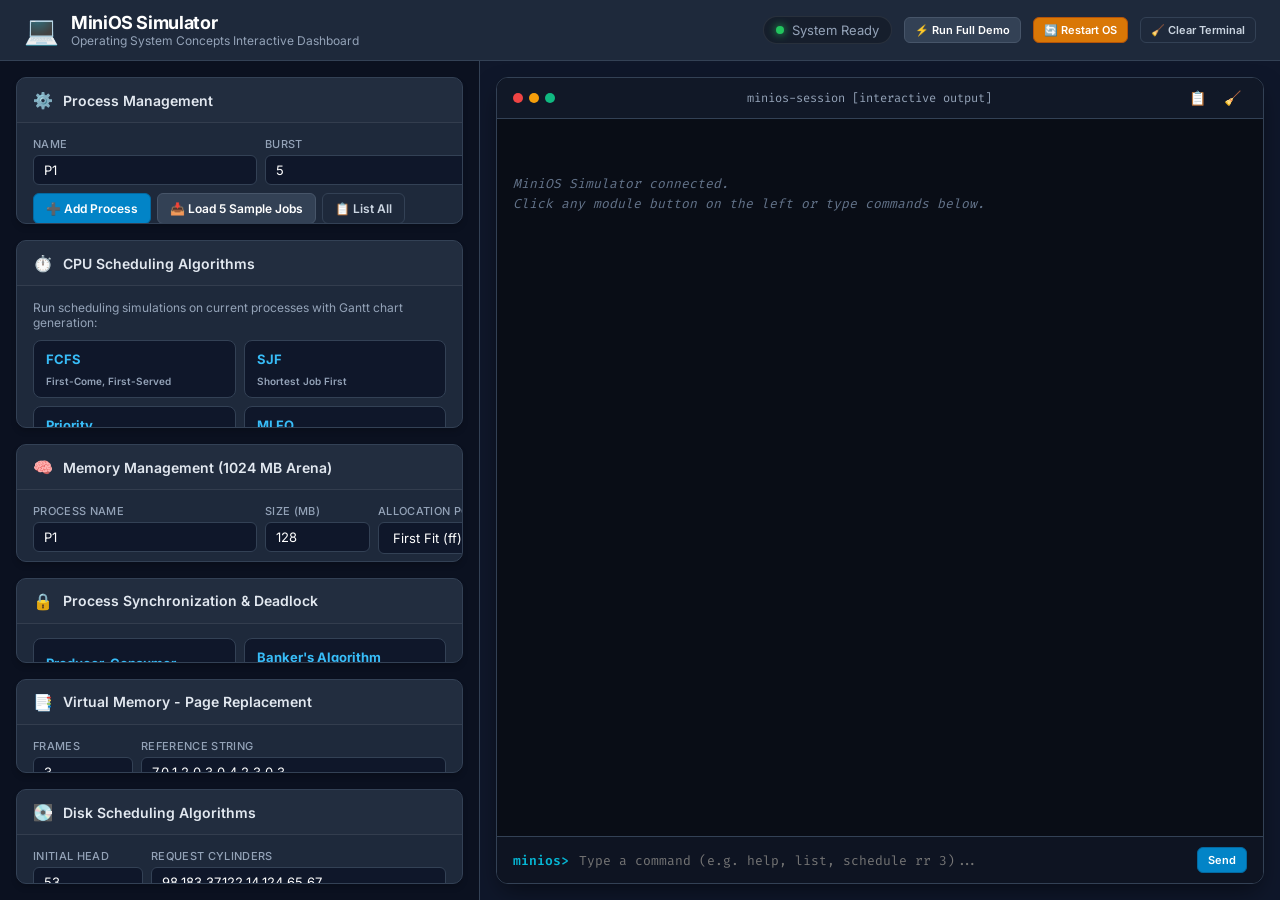
==== index.html @ fa394bef "Add interactive Web UI dashboard in ui/ folder" ====
<!DOCTYPE html>
<html lang="en">
<head>
  <meta charset="UTF-8">
  <meta name="viewport" content="width=device-width, initial-scale=1.0">
  <title>MiniOS Simulator Dashboard</title>
  <link rel="stylesheet" href="style.css">
  <link rel="preconnect" href="https://fonts.googleapis.com">
  <link rel="preconnect" href="https://fonts.gstatic.com" crossorigin>
  <link href="https://fonts.googleapis.com/css2?family=Fira+Code:wght@400;500;600&family=Inter:wght@400;500;600;700&display=swap" rel="stylesheet">
</head>
<body>
  <!-- Header Navbar -->
  <header class="navbar">
    <div class="nav-left">
      <div class="logo-icon">💻</div>
      <div>
        <h1 class="nav-title">MiniOS Simulator</h1>
        <p class="nav-subtitle">Operating System Concepts Interactive Dashboard</p>
      </div>
    </div>
    <div class="nav-right">
      <div class="status-indicator" id="statusIndicator">
        <span class="status-dot"></span>
        <span id="statusText">System Ready</span>
      </div>
      <button class="btn btn-secondary btn-sm" onclick="runQuickDemo()">⚡ Run Full Demo</button>
      <button class="btn btn-warning btn-sm" onclick="resetSession()">🔄 Restart OS</button>
      <button class="btn btn-outline btn-sm" onclick="clearTerminal()">🧹 Clear Terminal</button>
    </div>
  </header>

  <!-- Main Grid Layout -->
  <main class="main-container">
    <!-- Left Column: Controls & Modules -->
    <section class="controls-panel">
      
      <!-- Module 1: Process Management -->
      <div class="card">
        <div class="card-header">
          <span class="card-icon">⚙️</span>
          <h2>Process Management</h2>
        </div>
        <div class="card-body">
          <div class="form-row">
            <div class="form-group flex-1">
              <label>Name</label>
              <input type="text" id="procName" value="P1" placeholder="e.g. P1">
            </div>
            <div class="form-group flex-1">
              <label>Burst</label>
              <input type="number" id="procBurst" value="5" min="1" placeholder="CPU burst">
            </div>
            <div class="form-group flex-1">
              <label>Priority</label>
              <input type="number" id="procPriority" value="2" min="1" placeholder="Priority">
            </div>
            <div class="form-group flex-1">
              <label>Arrival</label>
              <input type="number" id="procArrival" value="0" min="0" placeholder="Arrival">
            </div>
          </div>
          <div class="btn-group mt-2">
            <button class="btn btn-primary" onclick="createProcess()">➕ Add Process</button>
            <button class="btn btn-secondary" onclick="loadSampleProcesses()">📥 Load 5 Sample Jobs</button>
            <button class="btn btn-outline" onclick="runCommand('list')">📋 List All</button>
            <button class="btn btn-danger-outline" onclick="runCommand('clear_all')">🗑️ Clear All</button>
          </div>

          <div class="divider"></div>

          <div class="form-inline">
            <label>Terminate Process by PID:</label>
            <input type="number" id="killPid" value="0" min="0" style="width: 80px;">
            <button class="btn btn-danger btn-sm" onclick="killProcess()">Kill</button>
          </div>
        </div>
      </div>

      <!-- Module 2: CPU Scheduling -->
      <div class="card">
        <div class="card-header">
          <span class="card-icon">⏱️</span>
          <h2>CPU Scheduling Algorithms</h2>
        </div>
        <div class="card-body">
          <p class="section-desc">Run scheduling simulations on current processes with Gantt chart generation:</p>
          <div class="grid-buttons">
            <button class="btn btn-module" onclick="runCommand('schedule fcfs')">
              <strong>FCFS</strong>
              <small>First-Come, First-Served</small>
            </button>
            <button class="btn btn-module" onclick="runCommand('schedule sjf')">
              <strong>SJF</strong>
              <small>Shortest Job First</small>
            </button>
            <button class="btn btn-module" onclick="runCommand('schedule priority')">
              <strong>Priority</strong>
              <small>Non-preemptive priority</small>
            </button>
            <button class="btn btn-module" onclick="runCommand('schedule mlfq')">
              <strong>MLFQ</strong>
              <small>3-Level Feedback Queue</small>
            </button>
          </div>

          <div class="form-inline mt-3">
            <label>Round Robin (Quantum):</label>
            <input type="number" id="rrQuantum" value="2" min="1" style="width: 70px;">
            <button class="btn btn-secondary btn-sm" onclick="runRR()">Run RR</button>
          </div>

          <div class="mt-3">
            <button class="btn btn-success w-100" onclick="runCommand('schedule compare')">
              📊 Compare All Algorithms Side-by-Side
            </button>
          </div>
        </div>
      </div>

      <!-- Module 3: Memory Management -->
      <div class="card">
        <div class="card-header">
          <span class="card-icon">🧠</span>
          <h2>Memory Management (1024 MB Arena)</h2>
        </div>
        <div class="card-body">
          <div class="form-row">
            <div class="form-group flex-1">
              <label>Process Name</label>
              <input type="text" id="memProcName" value="P1">
            </div>
            <div class="form-group flex-1">
              <label>Size (MB)</label>
              <input type="number" id="memSize" value="128" min="1" max="1024">
            </div>
            <div class="form-group flex-1">
              <label>Allocation Policy</label>
              <select id="memPolicy">
                <option value="ff">First Fit (ff)</option>
                <option value="bf">Best Fit (bf)</option>
                <option value="wf">Worst Fit (wf)</option>
              </select>
            </div>
          </div>
          <div class="btn-group mt-2">
            <button class="btn btn-primary" onclick="allocMemory()">📥 Allocate Memory</button>
            <button class="btn btn-outline" onclick="freeMemory()">📤 Free Memory</button>
            <button class="btn btn-secondary" onclick="runCommand('mem_status')">🗺️ Show Memory Map</button>
            <button class="btn btn-danger-outline" onclick="runCommand('mem_reset')">Reset</button>
          </div>
        </div>
      </div>

      <!-- Module 4: Synchronization & Deadlocks -->
      <div class="card">
        <div class="card-header">
          <span class="card-icon">🔒</span>
          <h2>Process Synchronization & Deadlock</h2>
        </div>
        <div class="card-body">
          <div class="grid-buttons-2">
            <button class="btn btn-module" onclick="runCommand('producer_consumer')">
              <strong>Producer-Consumer</strong>
              <small>Bounded-buffer using semaphores</small>
            </button>
            <button class="btn btn-module" onclick="runBankers()">
              <strong>Banker's Algorithm</strong>
              <small>Deadlock avoidance & safe sequence</small>
            </button>
          </div>
        </div>
      </div>

      <!-- Module 5: Virtual Memory Page Replacement -->
      <div class="card">
        <div class="card-header">
          <span class="card-icon">📑</span>
          <h2>Virtual Memory - Page Replacement</h2>
        </div>
        <div class="card-body">
          <div class="form-row">
            <div class="form-group" style="width: 100px;">
              <label>Frames</label>
              <input type="number" id="pageFrames" value="3" min="1" max="10">
            </div>
            <div class="form-group flex-1">
              <label>Reference String</label>
              <input type="text" id="pageRef" value="7,0,1,2,0,3,0,4,2,3,0,3">
            </div>
          </div>
          <div class="btn-group mt-2">
            <button class="btn btn-outline" onclick="runPage('fifo')">FIFO</button>
            <button class="btn btn-outline" onclick="runPage('lru')">LRU</button>
            <button class="btn btn-outline" onclick="runPage('optimal')">Optimal</button>
            <button class="btn btn-success" onclick="runPage('compare')">⚡ Compare All 3</button>
          </div>
        </div>
      </div>

      <!-- Module 6: Disk Scheduling -->
      <div class="card">
        <div class="card-header">
          <span class="card-icon">💽</span>
          <h2>Disk Scheduling Algorithms</h2>
        </div>
        <div class="card-body">
          <div class="form-row">
            <div class="form-group" style="width: 110px;">
              <label>Initial Head</label>
              <input type="number" id="diskHead" value="53" min="0" max="199">
            </div>
            <div class="form-group flex-1">
              <label>Request Cylinders</label>
              <input type="text" id="diskRequests" value="98,183,37,122,14,124,65,67">
            </div>
          </div>
          <div class="btn-group mt-2">
            <button class="btn btn-outline" onclick="runDisk('fcfs')">FCFS</button>
            <button class="btn btn-outline" onclick="runDisk('sstf')">SSTF</button>
            <button class="btn btn-outline" onclick="runDisk('scan')">SCAN</button>
            <button class="btn btn-outline" onclick="runDisk('cscan')">C-SCAN</button>
            <button class="btn btn-success" onclick="runDisk('compare')">⚡ Compare All</button>
          </div>
        </div>
      </div>

    </section>

    <!-- Right Column: Interactive Console & Output -->
    <section class="terminal-panel">
      <div class="terminal-card">
        <div class="terminal-header">
          <div class="window-dots">
            <span class="dot red"></span>
            <span class="dot yellow"></span>
            <span class="dot green"></span>
          </div>
          <div class="terminal-title">minios-session [interactive output]</div>
          <div class="terminal-actions">
            <button class="btn-icon" onclick="copyTerminalText()" title="Copy output">📋</button>
            <button class="btn-icon" onclick="clearTerminal()" title="Clear terminal">🧹</button>
          </div>
        </div>
        
        <!-- Live Output Screen -->
        <div class="terminal-body" id="terminalOutput">
          <div class="welcome-text">MiniOS Simulator connected.<br>Click any module button on the left or type commands below.</div>
        </div>

        <!-- Command Input Line -->
        <div class="terminal-input-bar">
          <span class="prompt-symbol">minios&gt;</span>
          <input type="text" id="cliInput" placeholder="Type a command (e.g. help, list, schedule rr 3)..." autocomplete="off">
          <button class="btn btn-primary btn-sm" id="sendBtn" onclick="handleCliSend()">Send</button>
        </div>
      </div>
    </section>
  </main>

  <script src="app.js"></script>
</body>
</html>
---- style.css ----
/* MiniOS Web UI Stylesheet */

:root {
  --bg-primary: #0f172a;
  --bg-secondary: #1e293b;
  --bg-tertiary: #334155;
  --bg-terminal: #090d16;
  --text-main: #f8fafc;
  --text-muted: #94a3b8;
  --accent-blue: #38bdf8;
  --accent-cyan: #06b6d4;
  --accent-green: #22c55e;
  --accent-yellow: #eab308;
  --accent-red: #ef4444;
  --accent-purple: #a855f7;
  --border-color: #334155;
  --border-light: rgba(255, 255, 255, 0.08);
  --font-sans: 'Inter', -apple-system, BlinkMacSystemFont, 'Segoe UI', Roboto, sans-serif;
  --font-mono: 'Fira Code', 'SF Mono', Menlo, Consolas, Monaco, monospace;
}

* {
  box-sizing: border-box;
  margin: 0;
  padding: 0;
}

body {
  background-color: var(--bg-primary);
  color: var(--text-main);
  font-family: var(--font-sans);
  height: 100vh;
  display: flex;
  flex-direction: column;
  overflow: hidden;
}

/* Navbar */
.navbar {
  display: flex;
  align-items: center;
  justify-content: space-between;
  padding: 12px 24px;
  background-color: var(--bg-secondary);
  border-bottom: 1px solid var(--border-color);
  flex-shrink: 0;
}

.nav-left {
  display: flex;
  align-items: center;
  gap: 12px;
}

.logo-icon {
  font-size: 28px;
}

.nav-title {
  font-size: 18px;
  font-weight: 700;
  letter-spacing: -0.02em;
  color: #fff;
}

.nav-subtitle {
  font-size: 12px;
  color: var(--text-muted);
}

.nav-right {
  display: flex;
  align-items: center;
  gap: 12px;
}

.status-indicator {
  display: flex;
  align-items: center;
  gap: 8px;
  font-size: 13px;
  color: var(--text-muted);
  background: rgba(0, 0, 0, 0.25);
  padding: 5px 12px;
  border-radius: 999px;
  border: 1px solid var(--border-light);
}

.status-dot {
  width: 8px;
  height: 8px;
  border-radius: 50%;
  background-color: var(--accent-green);
  box-shadow: 0 0 8px var(--accent-green);
}

/* Main Layout */
.main-container {
  display: grid;
  grid-template-columns: 480px 1fr;
  flex: 1;
  overflow: hidden;
  height: calc(100vh - 65px);
}

/* Controls Panel (Left) */
.controls-panel {
  overflow-y: auto;
  padding: 16px;
  display: flex;
  flex-direction: column;
  gap: 16px;
  border-right: 1px solid var(--border-color);
  background: #0b1120;
}

.controls-panel::-webkit-scrollbar {
  width: 6px;
}
.controls-panel::-webkit-scrollbar-thumb {
  background: var(--bg-tertiary);
  border-radius: 4px;
}

/* Cards */
.card {
  background-color: var(--bg-secondary);
  border: 1px solid var(--border-color);
  border-radius: 10px;
  box-shadow: 0 4px 6px -1px rgba(0, 0, 0, 0.2);
  overflow: hidden;
}

.card-header {
  display: flex;
  align-items: center;
  gap: 10px;
  padding: 12px 16px;
  background-color: rgba(255, 255, 255, 0.02);
  border-bottom: 1px solid var(--border-light);
}

.card-icon {
  font-size: 16px;
}

.card-header h2 {
  font-size: 14px;
  font-weight: 600;
  color: #e2e8f0;
}

.card-body {
  padding: 14px 16px;
}

.section-desc {
  font-size: 12px;
  color: var(--text-muted);
  margin-bottom: 10px;
}

/* Form Styles */
.form-row {
  display: flex;
  gap: 8px;
  margin-bottom: 8px;
}

.form-group {
  display: flex;
  flex-direction: column;
  gap: 4px;
}

.flex-1 {
  flex: 1;
}

.form-group label {
  font-size: 11px;
  font-weight: 500;
  color: var(--text-muted);
  text-transform: uppercase;
  letter-spacing: 0.03em;
}

.form-group input,
.form-group select {
  background-color: #0f172a;
  border: 1px solid var(--border-color);
  color: #fff;
  padding: 6px 10px;
  border-radius: 6px;
  font-size: 13px;
  outline: none;
  font-family: var(--font-sans);
  transition: border-color 0.15s ease;
}

.form-group input:focus,
.form-group select:focus {
  border-color: var(--accent-blue);
}

.form-inline {
  display: flex;
  align-items: center;
  gap: 8px;
  font-size: 13px;
  color: var(--text-muted);
}

.form-inline input {
  background-color: #0f172a;
  border: 1px solid var(--border-color);
  color: #fff;
  padding: 6px 10px;
  border-radius: 6px;
  font-size: 13px;
}

.divider {
  height: 1px;
  background-color: var(--border-light);
  margin: 12px 0;
}

/* Buttons */
.btn {
  display: inline-flex;
  align-items: center;
  justify-content: center;
  gap: 6px;
  padding: 7px 12px;
  font-size: 12px;
  font-weight: 600;
  border-radius: 6px;
  border: 1px solid transparent;
  cursor: pointer;
  transition: all 0.15s ease;
  font-family: var(--font-sans);
  color: #fff;
}

.btn:active {
  transform: scale(0.98);
}

.btn-sm {
  padding: 5px 10px;
  font-size: 11px;
}

.btn-primary {
  background-color: #0284c7;
  border-color: #0369a1;
}
.btn-primary:hover {
  background-color: #0369a1;
}

.btn-secondary {
  background-color: var(--bg-tertiary);
  border-color: #475569;
}
.btn-secondary:hover {
  background-color: #475569;
}

.btn-outline {
  background: transparent;
  border-color: var(--border-color);
  color: #cbd5e1;
}
.btn-outline:hover {
  background: rgba(255, 255, 255, 0.05);
  border-color: #64748b;
}

.btn-success {
  background-color: #15803d;
  border-color: #166534;
}
.btn-success:hover {
  background-color: #166534;
}

.btn-warning {
  background-color: #d97706;
  border-color: #b45309;
}
.btn-warning:hover {
  background-color: #b45309;
}

.btn-danger {
  background-color: #dc2626;
  border-color: #b91c1c;
}
.btn-danger:hover {
  background-color: #b91c1c;
}

.btn-danger-outline {
  background: transparent;
  border-color: #7f1d1d;
  color: #fca5a5;
}
.btn-danger-outline:hover {
  background: rgba(239, 68, 68, 0.1);
  border-color: #ef4444;
}

.btn-group {
  display: flex;
  flex-wrap: wrap;
  gap: 6px;
}

.w-100 {
  width: 100%;
}

.mt-2 { margin-top: 8px; }
.mt-3 { margin-top: 12px; }

/* Module Grid Buttons */
.grid-buttons {
  display: grid;
  grid-template-columns: repeat(2, 1fr);
  gap: 8px;
}

.grid-buttons-2 {
  display: grid;
  grid-template-columns: repeat(2, 1fr);
  gap: 8px;
}

.btn-module {
  display: flex;
  flex-direction: column;
  align-items: flex-start;
  padding: 10px 12px;
  background-color: #0f172a;
  border: 1px solid var(--border-color);
  border-radius: 8px;
  color: #f1f5f9;
  cursor: pointer;
  text-align: left;
  transition: all 0.15s ease;
}

.btn-module:hover {
  background-color: #1e293b;
  border-color: var(--accent-blue);
}

.btn-module strong {
  font-size: 13px;
  color: #38bdf8;
}

.btn-module small {
  font-size: 10px;
  color: var(--text-muted);
  margin-top: 2px;
}

/* Terminal Panel (Right) */
.terminal-panel {
  padding: 16px;
  display: flex;
  flex-direction: column;
  height: 100%;
  overflow: hidden;
}

.terminal-card {
  display: flex;
  flex-direction: column;
  height: 100%;
  background-color: var(--bg-terminal);
  border: 1px solid var(--border-color);
  border-radius: 12px;
  box-shadow: 0 10px 25px -5px rgba(0, 0, 0, 0.5);
  overflow: hidden;
}

.terminal-header {
  display: flex;
  align-items: center;
  justify-content: space-between;
  padding: 10px 16px;
  background-color: #111827;
  border-bottom: 1px solid var(--border-color);
}

.window-dots {
  display: flex;
  gap: 6px;
}

.dot {
  width: 10px;
  height: 10px;
  border-radius: 50%;
}
.dot.red { background-color: #ef4444; }
.dot.yellow { background-color: #f59e0b; }
.dot.green { background-color: #10b981; }

.terminal-title {
  font-family: var(--font-mono);
  font-size: 12px;
  color: var(--text-muted);
}

.terminal-actions {
  display: flex;
  gap: 6px;
}

.btn-icon {
  background: transparent;
  border: none;
  font-size: 14px;
  cursor: pointer;
  padding: 2px 6px;
  border-radius: 4px;
  transition: background 0.15s ease;
}
.btn-icon:hover {
  background: rgba(255, 255, 255, 0.1);
}

/* Terminal Body */
.terminal-body {
  flex: 1;
  padding: 16px;
  overflow-y: auto;
  font-family: var(--font-mono);
  font-size: 13px;
  line-height: 1.5;
  color: #e2e8f0;
  white-space: pre-wrap;
  word-break: break-word;
  background-color: var(--bg-terminal);
}

.terminal-body::-webkit-scrollbar {
  width: 8px;
}
.terminal-body::-webkit-scrollbar-thumb {
  background: #1f293d;
  border-radius: 4px;
}

.welcome-text {
  color: #64748b;
  font-style: italic;
  margin-bottom: 12px;
}

/* ANSI Colors in Terminal */
.ansi-red { color: #f87171; font-weight: 600; }
.ansi-green { color: #4ade80; font-weight: 600; }
.ansi-yellow { color: #facc15; font-weight: 600; }
.ansi-blue { color: #60a5fa; font-weight: 600; }
.ansi-magenta { color: #c084fc; font-weight: 600; }
.ansi-cyan { color: #22d3ee; font-weight: 600; }
.ansi-white { color: #ffffff; }

/* Terminal Input Line */
.terminal-input-bar {
  display: flex;
  align-items: center;
  gap: 10px;
  padding: 10px 16px;
  background-color: #0e1422;
  border-top: 1px solid var(--border-color);
}

.prompt-symbol {
  font-family: var(--font-mono);
  font-size: 13px;
  font-weight: 600;
  color: var(--accent-cyan);
}

.terminal-input-bar input {
  flex: 1;
  background: transparent;
  border: none;
  color: #fff;
  font-family: var(--font-mono);
  font-size: 13px;
  outline: none;
}
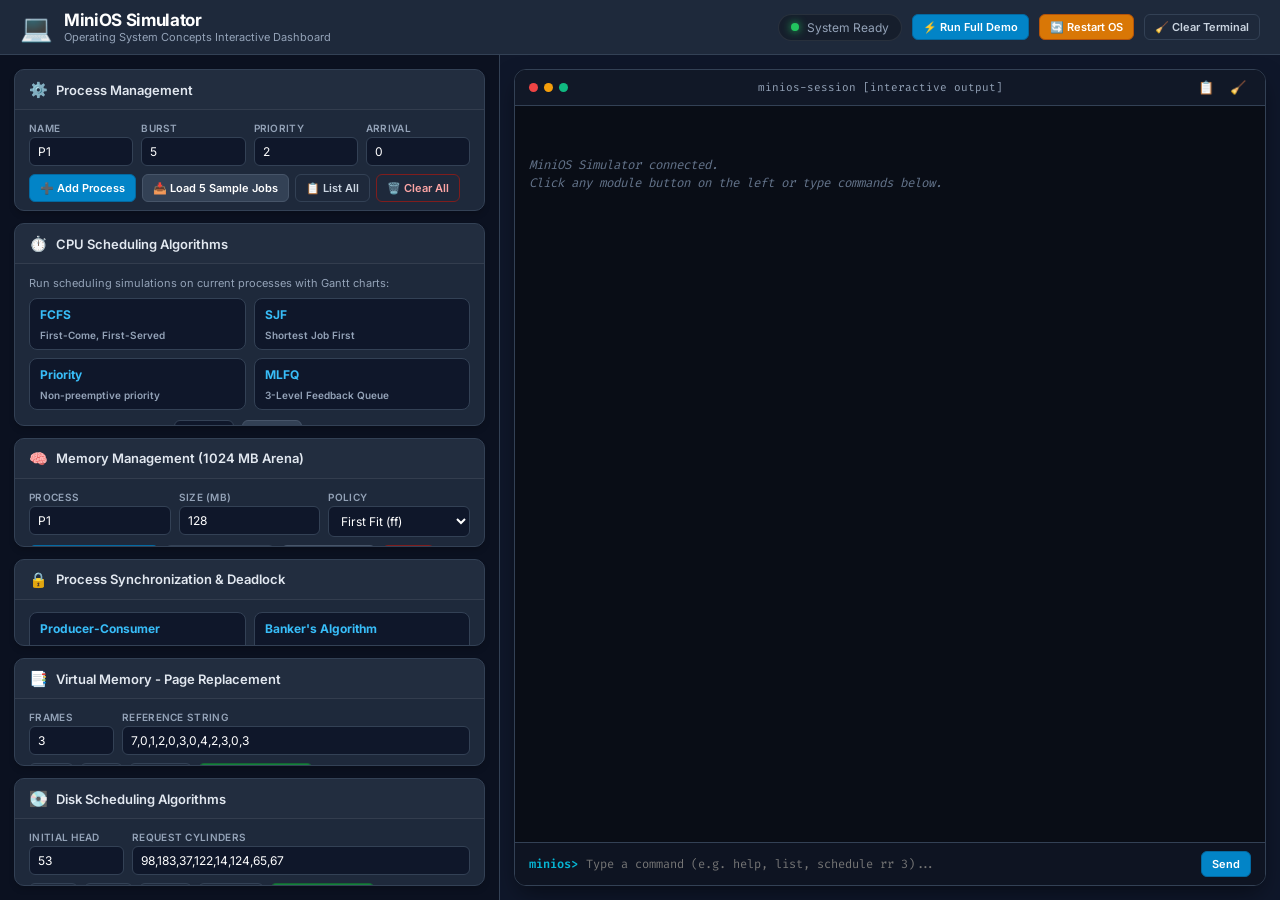
==== commit f2c9fb28: "Fix full demo to execute step-by-step with live updates and prompt sync" ====
--- a/index.html
+++ b/index.html
@@ -24,7 +24,7 @@
         <span class="status-dot"></span>
         <span id="statusText">System Ready</span>
       </div>
-      <button class="btn btn-secondary btn-sm" onclick="runQuickDemo()">⚡ Run Full Demo</button>
+      <button class="btn btn-primary btn-sm" id="fullDemoBtn" onclick="toggleFullDemo()">⚡ Run Full Demo</button>
       <button class="btn btn-warning btn-sm" onclick="resetSession()">🔄 Restart OS</button>
       <button class="btn btn-outline btn-sm" onclick="clearTerminal()">🧹 Clear Terminal</button>
     </div>
@@ -42,22 +42,22 @@
           <h2>Process Management</h2>
         </div>
         <div class="card-body">
-          <div class="form-row">
-            <div class="form-group flex-1">
+          <div class="form-row-grid">
+            <div class="form-group">
               <label>Name</label>
               <input type="text" id="procName" value="P1" placeholder="e.g. P1">
             </div>
-            <div class="form-group flex-1">
+            <div class="form-group">
               <label>Burst</label>
-              <input type="number" id="procBurst" value="5" min="1" placeholder="CPU burst">
-            </div>
-            <div class="form-group flex-1">
+              <input type="number" id="procBurst" value="5" min="1" placeholder="Burst">
+            </div>
+            <div class="form-group">
               <label>Priority</label>
-              <input type="number" id="procPriority" value="2" min="1" placeholder="Priority">
-            </div>
-            <div class="form-group flex-1">
+              <input type="number" id="procPriority" value="2" min="1" placeholder="Prio">
+            </div>
+            <div class="form-group">
               <label>Arrival</label>
-              <input type="number" id="procArrival" value="0" min="0" placeholder="Arrival">
+              <input type="number" id="procArrival" value="0" min="0" placeholder="Arr">
             </div>
           </div>
           <div class="btn-group mt-2">
@@ -70,8 +70,8 @@
           <div class="divider"></div>
 
           <div class="form-inline">
-            <label>Terminate Process by PID:</label>
-            <input type="number" id="killPid" value="0" min="0" style="width: 80px;">
+            <label>Terminate by PID:</label>
+            <input type="number" id="killPid" value="0" min="0" style="width: 70px;">
             <button class="btn btn-danger btn-sm" onclick="killProcess()">Kill</button>
           </div>
         </div>
@@ -84,7 +84,7 @@
           <h2>CPU Scheduling Algorithms</h2>
         </div>
         <div class="card-body">
-          <p class="section-desc">Run scheduling simulations on current processes with Gantt chart generation:</p>
+          <p class="section-desc">Run scheduling simulations on current processes with Gantt charts:</p>
           <div class="grid-buttons">
             <button class="btn btn-module" onclick="runCommand('schedule fcfs')">
               <strong>FCFS</strong>
@@ -106,7 +106,7 @@
 
           <div class="form-inline mt-3">
             <label>Round Robin (Quantum):</label>
-            <input type="number" id="rrQuantum" value="2" min="1" style="width: 70px;">
+            <input type="number" id="rrQuantum" value="2" min="1" style="width: 60px;">
             <button class="btn btn-secondary btn-sm" onclick="runRR()">Run RR</button>
           </div>
 
@@ -125,17 +125,17 @@
           <h2>Memory Management (1024 MB Arena)</h2>
         </div>
         <div class="card-body">
-          <div class="form-row">
-            <div class="form-group flex-1">
-              <label>Process Name</label>
+          <div class="form-row-grid-3">
+            <div class="form-group">
+              <label>Process</label>
               <input type="text" id="memProcName" value="P1">
             </div>
-            <div class="form-group flex-1">
+            <div class="form-group">
               <label>Size (MB)</label>
               <input type="number" id="memSize" value="128" min="1" max="1024">
             </div>
-            <div class="form-group flex-1">
-              <label>Allocation Policy</label>
+            <div class="form-group">
+              <label>Policy</label>
               <select id="memPolicy">
                 <option value="ff">First Fit (ff)</option>
                 <option value="bf">Best Fit (bf)</option>
@@ -146,7 +146,7 @@
           <div class="btn-group mt-2">
             <button class="btn btn-primary" onclick="allocMemory()">📥 Allocate Memory</button>
             <button class="btn btn-outline" onclick="freeMemory()">📤 Free Memory</button>
-            <button class="btn btn-secondary" onclick="runCommand('mem_status')">🗺️ Show Memory Map</button>
+            <button class="btn btn-secondary" onclick="runCommand('mem_status')">🗺️ Show Map</button>
             <button class="btn btn-danger-outline" onclick="runCommand('mem_reset')">Reset</button>
           </div>
         </div>
@@ -162,11 +162,11 @@
           <div class="grid-buttons-2">
             <button class="btn btn-module" onclick="runCommand('producer_consumer')">
               <strong>Producer-Consumer</strong>
-              <small>Bounded-buffer using semaphores</small>
+              <small>Bounded-buffer semaphores</small>
             </button>
             <button class="btn btn-module" onclick="runBankers()">
               <strong>Banker's Algorithm</strong>
-              <small>Deadlock avoidance & safe sequence</small>
+              <small>Deadlock safety & sequence</small>
             </button>
           </div>
         </div>
@@ -180,7 +180,7 @@
         </div>
         <div class="card-body">
           <div class="form-row">
-            <div class="form-group" style="width: 100px;">
+            <div class="form-group" style="width: 85px;">
               <label>Frames</label>
               <input type="number" id="pageFrames" value="3" min="1" max="10">
             </div>
@@ -206,7 +206,7 @@
         </div>
         <div class="card-body">
           <div class="form-row">
-            <div class="form-group" style="width: 110px;">
+            <div class="form-group" style="width: 95px;">
               <label>Initial Head</label>
               <input type="number" id="diskHead" value="53" min="0" max="199">
             </div>
@@ -236,7 +236,7 @@
             <span class="dot yellow"></span>
             <span class="dot green"></span>
           </div>
-          <div class="terminal-title">minios-session [interactive output]</div>
+          <div class="terminal-title" id="terminalTitle">minios-session [interactive output]</div>
           <div class="terminal-actions">
             <button class="btn-icon" onclick="copyTerminalText()" title="Copy output">📋</button>
             <button class="btn-icon" onclick="clearTerminal()" title="Clear terminal">🧹</button>
--- a/style.css
+++ b/style.css
@@ -40,7 +40,7 @@
   display: flex;
   align-items: center;
   justify-content: space-between;
-  padding: 12px 24px;
+  padding: 10px 20px;
   background-color: var(--bg-secondary);
   border-bottom: 1px solid var(--border-color);
   flex-shrink: 0;
@@ -53,32 +53,32 @@
 }
 
 .logo-icon {
-  font-size: 28px;
+  font-size: 26px;
 }
 
 .nav-title {
-  font-size: 18px;
+  font-size: 17px;
   font-weight: 700;
   letter-spacing: -0.02em;
   color: #fff;
 }
 
 .nav-subtitle {
-  font-size: 12px;
+  font-size: 11px;
   color: var(--text-muted);
 }
 
 .nav-right {
   display: flex;
   align-items: center;
-  gap: 12px;
+  gap: 10px;
 }
 
 .status-indicator {
   display: flex;
   align-items: center;
   gap: 8px;
-  font-size: 13px;
+  font-size: 12px;
   color: var(--text-muted);
   background: rgba(0, 0, 0, 0.25);
   padding: 5px 12px;
@@ -97,19 +97,19 @@
 /* Main Layout */
 .main-container {
   display: grid;
-  grid-template-columns: 480px 1fr;
+  grid-template-columns: 500px 1fr;
   flex: 1;
   overflow: hidden;
-  height: calc(100vh - 65px);
+  height: calc(100vh - 58px);
 }
 
 /* Controls Panel (Left) */
 .controls-panel {
   overflow-y: auto;
-  padding: 16px;
+  padding: 14px;
   display: flex;
   flex-direction: column;
-  gap: 16px;
+  gap: 12px;
   border-right: 1px solid var(--border-color);
   background: #0b1120;
 }
@@ -134,30 +134,30 @@
 .card-header {
   display: flex;
   align-items: center;
-  gap: 10px;
-  padding: 12px 16px;
+  gap: 8px;
+  padding: 10px 14px;
   background-color: rgba(255, 255, 255, 0.02);
   border-bottom: 1px solid var(--border-light);
 }
 
 .card-icon {
-  font-size: 16px;
+  font-size: 15px;
 }
 
 .card-header h2 {
-  font-size: 14px;
+  font-size: 13px;
   font-weight: 600;
   color: #e2e8f0;
 }
 
 .card-body {
-  padding: 14px 16px;
+  padding: 12px 14px;
 }
 
 .section-desc {
-  font-size: 12px;
-  color: var(--text-muted);
-  margin-bottom: 10px;
+  font-size: 11px;
+  color: var(--text-muted);
+  margin-bottom: 8px;
 }
 
 /* Form Styles */
@@ -167,10 +167,24 @@
   margin-bottom: 8px;
 }
 
+.form-row-grid {
+  display: grid;
+  grid-template-columns: repeat(4, 1fr);
+  gap: 8px;
+  margin-bottom: 8px;
+}
+
+.form-row-grid-3 {
+  display: grid;
+  grid-template-columns: repeat(3, 1fr);
+  gap: 8px;
+  margin-bottom: 8px;
+}
+
 .form-group {
   display: flex;
   flex-direction: column;
-  gap: 4px;
+  gap: 3px;
 }
 
 .flex-1 {
@@ -178,8 +192,8 @@
 }
 
 .form-group label {
-  font-size: 11px;
-  font-weight: 500;
+  font-size: 10px;
+  font-weight: 600;
   color: var(--text-muted);
   text-transform: uppercase;
   letter-spacing: 0.03em;
@@ -190,11 +204,12 @@
   background-color: #0f172a;
   border: 1px solid var(--border-color);
   color: #fff;
-  padding: 6px 10px;
+  padding: 6px 8px;
   border-radius: 6px;
-  font-size: 13px;
+  font-size: 12px;
   outline: none;
   font-family: var(--font-sans);
+  width: 100%;
   transition: border-color 0.15s ease;
 }
 
@@ -207,7 +222,7 @@
   display: flex;
   align-items: center;
   gap: 8px;
-  font-size: 13px;
+  font-size: 12px;
   color: var(--text-muted);
 }
 
@@ -215,15 +230,15 @@
   background-color: #0f172a;
   border: 1px solid var(--border-color);
   color: #fff;
-  padding: 6px 10px;
+  padding: 5px 8px;
   border-radius: 6px;
-  font-size: 13px;
+  font-size: 12px;
 }
 
 .divider {
   height: 1px;
   background-color: var(--border-light);
-  margin: 12px 0;
+  margin: 10px 0;
 }
 
 /* Buttons */
@@ -231,9 +246,9 @@
   display: inline-flex;
   align-items: center;
   justify-content: center;
-  gap: 6px;
-  padding: 7px 12px;
-  font-size: 12px;
+  gap: 5px;
+  padding: 6px 10px;
+  font-size: 11px;
   font-weight: 600;
   border-radius: 6px;
   border: 1px solid transparent;
@@ -323,7 +338,7 @@
 }
 
 .mt-2 { margin-top: 8px; }
-.mt-3 { margin-top: 12px; }
+.mt-3 { margin-top: 10px; }
 
 /* Module Grid Buttons */
 .grid-buttons {
@@ -342,7 +357,7 @@
   display: flex;
   flex-direction: column;
   align-items: flex-start;
-  padding: 10px 12px;
+  padding: 8px 10px;
   background-color: #0f172a;
   border: 1px solid var(--border-color);
   border-radius: 8px;
@@ -358,7 +373,7 @@
 }
 
 .btn-module strong {
-  font-size: 13px;
+  font-size: 12px;
   color: #38bdf8;
 }
 
@@ -370,7 +385,7 @@
 
 /* Terminal Panel (Right) */
 .terminal-panel {
-  padding: 16px;
+  padding: 14px;
   display: flex;
   flex-direction: column;
   height: 100%;
@@ -392,7 +407,7 @@
   display: flex;
   align-items: center;
   justify-content: space-between;
-  padding: 10px 16px;
+  padding: 8px 14px;
   background-color: #111827;
   border-bottom: 1px solid var(--border-color);
 }
@@ -403,8 +418,8 @@
 }
 
 .dot {
-  width: 10px;
-  height: 10px;
+  width: 9px;
+  height: 9px;
   border-radius: 50%;
 }
 .dot.red { background-color: #ef4444; }
@@ -413,7 +428,7 @@
 
 .terminal-title {
   font-family: var(--font-mono);
-  font-size: 12px;
+  font-size: 11px;
   color: var(--text-muted);
 }
 
@@ -425,9 +440,9 @@
 .btn-icon {
   background: transparent;
   border: none;
-  font-size: 14px;
+  font-size: 13px;
   cursor: pointer;
-  padding: 2px 6px;
+  padding: 2px 5px;
   border-radius: 4px;
   transition: background 0.15s ease;
 }
@@ -438,11 +453,11 @@
 /* Terminal Body */
 .terminal-body {
   flex: 1;
-  padding: 16px;
+  padding: 14px;
   overflow-y: auto;
   font-family: var(--font-mono);
-  font-size: 13px;
-  line-height: 1.5;
+  font-size: 12.5px;
+  line-height: 1.45;
   color: #e2e8f0;
   white-space: pre-wrap;
   word-break: break-word;
@@ -460,7 +475,7 @@
 .welcome-text {
   color: #64748b;
   font-style: italic;
-  margin-bottom: 12px;
+  margin-bottom: 10px;
 }
 
 /* ANSI Colors in Terminal */
@@ -472,19 +487,32 @@
 .ansi-cyan { color: #22d3ee; font-weight: 600; }
 .ansi-white { color: #ffffff; }
 
+/* Demo step banner */
+.step-banner {
+  display: inline-block;
+  margin: 10px 0 4px 0;
+  padding: 4px 10px;
+  background: rgba(14, 165, 233, 0.15);
+  border-left: 3px solid #38bdf8;
+  color: #38bdf8;
+  font-weight: 600;
+  font-size: 12px;
+  border-radius: 0 4px 4px 0;
+}
+
 /* Terminal Input Line */
 .terminal-input-bar {
   display: flex;
   align-items: center;
-  gap: 10px;
-  padding: 10px 16px;
+  gap: 8px;
+  padding: 8px 14px;
   background-color: #0e1422;
   border-top: 1px solid var(--border-color);
 }
 
 .prompt-symbol {
   font-family: var(--font-mono);
-  font-size: 13px;
+  font-size: 12px;
   font-weight: 600;
   color: var(--accent-cyan);
 }
@@ -495,6 +523,6 @@
   border: none;
   color: #fff;
   font-family: var(--font-mono);
-  font-size: 13px;
+  font-size: 12px;
   outline: none;
 }
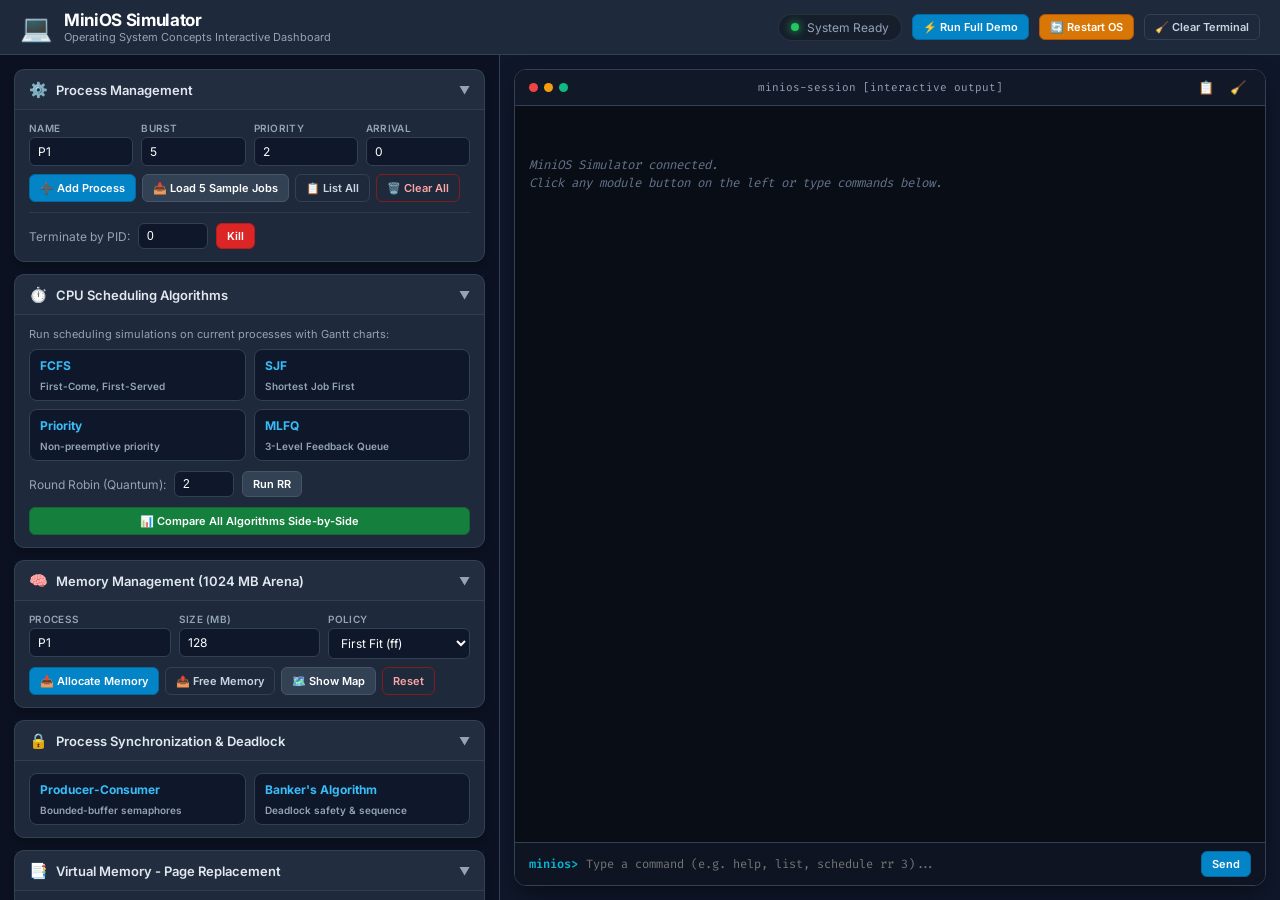
==== commit 42f41cd9: "Fix flexbox shrinking: cards now maintain full height at 100% zoom with scrolling & collapsible modu" ====
--- a/index.html
+++ b/index.html
@@ -37,9 +37,10 @@
       
       <!-- Module 1: Process Management -->
       <div class="card">
-        <div class="card-header">
+        <div class="card-header" onclick="toggleCard(this)">
           <span class="card-icon">⚙️</span>
           <h2>Process Management</h2>
+          <span class="chevron">▼</span>
         </div>
         <div class="card-body">
           <div class="form-row-grid">
@@ -79,9 +80,10 @@
 
       <!-- Module 2: CPU Scheduling -->
       <div class="card">
-        <div class="card-header">
+        <div class="card-header" onclick="toggleCard(this)">
           <span class="card-icon">⏱️</span>
           <h2>CPU Scheduling Algorithms</h2>
+          <span class="chevron">▼</span>
         </div>
         <div class="card-body">
           <p class="section-desc">Run scheduling simulations on current processes with Gantt charts:</p>
@@ -120,9 +122,10 @@
 
       <!-- Module 3: Memory Management -->
       <div class="card">
-        <div class="card-header">
+        <div class="card-header" onclick="toggleCard(this)">
           <span class="card-icon">🧠</span>
           <h2>Memory Management (1024 MB Arena)</h2>
+          <span class="chevron">▼</span>
         </div>
         <div class="card-body">
           <div class="form-row-grid-3">
@@ -154,9 +157,10 @@
 
       <!-- Module 4: Synchronization & Deadlocks -->
       <div class="card">
-        <div class="card-header">
+        <div class="card-header" onclick="toggleCard(this)">
           <span class="card-icon">🔒</span>
           <h2>Process Synchronization & Deadlock</h2>
+          <span class="chevron">▼</span>
         </div>
         <div class="card-body">
           <div class="grid-buttons-2">
@@ -174,9 +178,10 @@
 
       <!-- Module 5: Virtual Memory Page Replacement -->
       <div class="card">
-        <div class="card-header">
+        <div class="card-header" onclick="toggleCard(this)">
           <span class="card-icon">📑</span>
           <h2>Virtual Memory - Page Replacement</h2>
+          <span class="chevron">▼</span>
         </div>
         <div class="card-body">
           <div class="form-row">
@@ -200,9 +205,10 @@
 
       <!-- Module 6: Disk Scheduling -->
       <div class="card">
-        <div class="card-header">
+        <div class="card-header" onclick="toggleCard(this)">
           <span class="card-icon">💽</span>
           <h2>Disk Scheduling Algorithms</h2>
+          <span class="chevron">▼</span>
         </div>
         <div class="card-body">
           <div class="form-row">
--- a/style.css
+++ b/style.css
@@ -105,30 +105,35 @@
 
 /* Controls Panel (Left) */
 .controls-panel {
-  overflow-y: auto;
+  overflow-y: scroll; /* always show scrollbar so content is never squished */
   padding: 14px;
   display: flex;
   flex-direction: column;
   gap: 12px;
   border-right: 1px solid var(--border-color);
   background: #0b1120;
+  min-height: 0;
 }
 
 .controls-panel::-webkit-scrollbar {
-  width: 6px;
+  width: 8px;
 }
 .controls-panel::-webkit-scrollbar-thumb {
   background: var(--bg-tertiary);
   border-radius: 4px;
 }
+.controls-panel::-webkit-scrollbar-thumb:hover {
+  background: #475569;
+}
 
 /* Cards */
 .card {
+  flex-shrink: 0; /* CRITICAL: Prevent flexbox from squishing cards vertically */
   background-color: var(--bg-secondary);
   border: 1px solid var(--border-color);
   border-radius: 10px;
   box-shadow: 0 4px 6px -1px rgba(0, 0, 0, 0.2);
-  overflow: hidden;
+  transition: border-color 0.15s ease;
 }
 
 .card-header {
@@ -138,6 +143,12 @@
   padding: 10px 14px;
   background-color: rgba(255, 255, 255, 0.02);
   border-bottom: 1px solid var(--border-light);
+  cursor: pointer;
+  user-select: none;
+}
+
+.card-header:hover {
+  background-color: rgba(255, 255, 255, 0.05);
 }
 
 .card-icon {
@@ -148,6 +159,25 @@
   font-size: 13px;
   font-weight: 600;
   color: #e2e8f0;
+}
+
+.chevron {
+  margin-left: auto;
+  font-size: 11px;
+  color: var(--text-muted);
+  transition: transform 0.2s ease;
+}
+
+.card.collapsed .chevron {
+  transform: rotate(-90deg);
+}
+
+.card.collapsed .card-body {
+  display: none;
+}
+
+.card.collapsed {
+  border-bottom-color: var(--border-color);
 }
 
 .card-body {
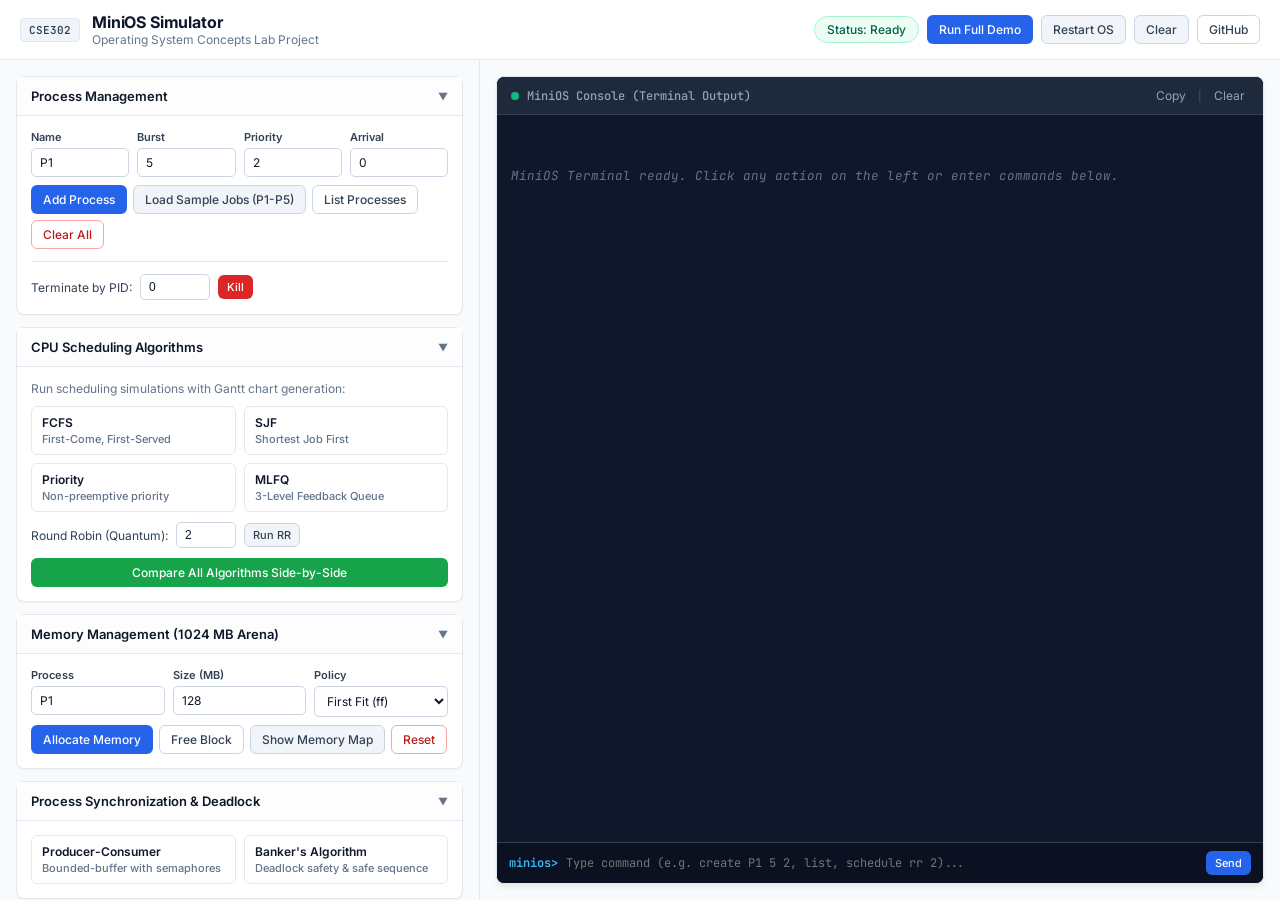
==== commit 1143adaf: "Redesign UI with clean, professional academic light theme" ====
--- a/index.html
+++ b/index.html
@@ -3,42 +3,39 @@
 <head>
   <meta charset="UTF-8">
   <meta name="viewport" content="width=device-width, initial-scale=1.0">
-  <title>MiniOS Simulator Dashboard</title>
+  <title>MiniOS - Operating System Simulator</title>
   <link rel="stylesheet" href="style.css">
   <link rel="preconnect" href="https://fonts.googleapis.com">
   <link rel="preconnect" href="https://fonts.gstatic.com" crossorigin>
-  <link href="https://fonts.googleapis.com/css2?family=Fira+Code:wght@400;500;600&family=Inter:wght@400;500;600;700&display=swap" rel="stylesheet">
+  <link href="https://fonts.googleapis.com/css2?family=Inter:wght@400;500;600;700&family=JetBrains+Mono:wght@400;500;600&display=swap" rel="stylesheet">
 </head>
 <body>
-  <!-- Header Navbar -->
+  <!-- Top Navigation Bar -->
   <header class="navbar">
     <div class="nav-left">
-      <div class="logo-icon">💻</div>
+      <span class="nav-tag">CSE302</span>
       <div>
         <h1 class="nav-title">MiniOS Simulator</h1>
-        <p class="nav-subtitle">Operating System Concepts Interactive Dashboard</p>
+        <p class="nav-subtitle">Operating System Concepts Lab Project</p>
       </div>
     </div>
     <div class="nav-right">
-      <div class="status-indicator" id="statusIndicator">
-        <span class="status-dot"></span>
-        <span id="statusText">System Ready</span>
-      </div>
-      <button class="btn btn-primary btn-sm" id="fullDemoBtn" onclick="toggleFullDemo()">⚡ Run Full Demo</button>
-      <button class="btn btn-warning btn-sm" onclick="resetSession()">🔄 Restart OS</button>
-      <button class="btn btn-outline btn-sm" onclick="clearTerminal()">🧹 Clear Terminal</button>
+      <span class="status-badge" id="statusBadge">Status: Ready</span>
+      <button class="btn btn-primary" id="fullDemoBtn" onclick="toggleFullDemo()">Run Full Demo</button>
+      <button class="btn btn-secondary" onclick="resetSession()">Restart OS</button>
+      <button class="btn btn-secondary" onclick="clearTerminal()">Clear</button>
+      <a href="https://github.com/aarushdubey/MiniOS" target="_blank" class="btn btn-outline">GitHub</a>
     </div>
   </header>
 
-  <!-- Main Grid Layout -->
+  <!-- Main Container -->
   <main class="main-container">
-    <!-- Left Column: Controls & Modules -->
+    <!-- Left Column: Module Controls -->
     <section class="controls-panel">
-      
+
       <!-- Module 1: Process Management -->
       <div class="card">
         <div class="card-header" onclick="toggleCard(this)">
-          <span class="card-icon">⚙️</span>
           <h2>Process Management</h2>
           <span class="chevron">▼</span>
         </div>
@@ -46,26 +43,26 @@
           <div class="form-row-grid">
             <div class="form-group">
               <label>Name</label>
-              <input type="text" id="procName" value="P1" placeholder="e.g. P1">
+              <input type="text" id="procName" value="P1" placeholder="P1">
             </div>
             <div class="form-group">
               <label>Burst</label>
-              <input type="number" id="procBurst" value="5" min="1" placeholder="Burst">
+              <input type="number" id="procBurst" value="5" min="1" placeholder="ms">
             </div>
             <div class="form-group">
               <label>Priority</label>
-              <input type="number" id="procPriority" value="2" min="1" placeholder="Prio">
+              <input type="number" id="procPriority" value="2" min="1" placeholder="1-5">
             </div>
             <div class="form-group">
               <label>Arrival</label>
-              <input type="number" id="procArrival" value="0" min="0" placeholder="Arr">
-            </div>
-          </div>
-          <div class="btn-group mt-2">
-            <button class="btn btn-primary" onclick="createProcess()">➕ Add Process</button>
-            <button class="btn btn-secondary" onclick="loadSampleProcesses()">📥 Load 5 Sample Jobs</button>
-            <button class="btn btn-outline" onclick="runCommand('list')">📋 List All</button>
-            <button class="btn btn-danger-outline" onclick="runCommand('clear_all')">🗑️ Clear All</button>
+              <input type="number" id="procArrival" value="0" min="0" placeholder="ms">
+            </div>
+          </div>
+          <div class="btn-group mt-2">
+            <button class="btn btn-primary" onclick="createProcess()">Add Process</button>
+            <button class="btn btn-secondary" onclick="loadSampleProcesses()">Load Sample Jobs (P1-P5)</button>
+            <button class="btn btn-outline" onclick="runCommand('list')">List Processes</button>
+            <button class="btn btn-danger-outline" onclick="runCommand('clear_all')">Clear All</button>
           </div>
 
           <div class="divider"></div>
@@ -81,12 +78,11 @@
       <!-- Module 2: CPU Scheduling -->
       <div class="card">
         <div class="card-header" onclick="toggleCard(this)">
-          <span class="card-icon">⏱️</span>
           <h2>CPU Scheduling Algorithms</h2>
           <span class="chevron">▼</span>
         </div>
         <div class="card-body">
-          <p class="section-desc">Run scheduling simulations on current processes with Gantt charts:</p>
+          <p class="section-desc">Run scheduling simulations with Gantt chart generation:</p>
           <div class="grid-buttons">
             <button class="btn btn-module" onclick="runCommand('schedule fcfs')">
               <strong>FCFS</strong>
@@ -114,7 +110,7 @@
 
           <div class="mt-3">
             <button class="btn btn-success w-100" onclick="runCommand('schedule compare')">
-              📊 Compare All Algorithms Side-by-Side
+              Compare All Algorithms Side-by-Side
             </button>
           </div>
         </div>
@@ -123,7 +119,6 @@
       <!-- Module 3: Memory Management -->
       <div class="card">
         <div class="card-header" onclick="toggleCard(this)">
-          <span class="card-icon">🧠</span>
           <h2>Memory Management (1024 MB Arena)</h2>
           <span class="chevron">▼</span>
         </div>
@@ -147,9 +142,9 @@
             </div>
           </div>
           <div class="btn-group mt-2">
-            <button class="btn btn-primary" onclick="allocMemory()">📥 Allocate Memory</button>
-            <button class="btn btn-outline" onclick="freeMemory()">📤 Free Memory</button>
-            <button class="btn btn-secondary" onclick="runCommand('mem_status')">🗺️ Show Map</button>
+            <button class="btn btn-primary" onclick="allocMemory()">Allocate Memory</button>
+            <button class="btn btn-outline" onclick="freeMemory()">Free Block</button>
+            <button class="btn btn-secondary" onclick="runCommand('mem_status')">Show Memory Map</button>
             <button class="btn btn-danger-outline" onclick="runCommand('mem_reset')">Reset</button>
           </div>
         </div>
@@ -158,7 +153,6 @@
       <!-- Module 4: Synchronization & Deadlocks -->
       <div class="card">
         <div class="card-header" onclick="toggleCard(this)">
-          <span class="card-icon">🔒</span>
           <h2>Process Synchronization & Deadlock</h2>
           <span class="chevron">▼</span>
         </div>
@@ -166,11 +160,11 @@
           <div class="grid-buttons-2">
             <button class="btn btn-module" onclick="runCommand('producer_consumer')">
               <strong>Producer-Consumer</strong>
-              <small>Bounded-buffer semaphores</small>
+              <small>Bounded-buffer with semaphores</small>
             </button>
             <button class="btn btn-module" onclick="runBankers()">
               <strong>Banker's Algorithm</strong>
-              <small>Deadlock safety & sequence</small>
+              <small>Deadlock safety & safe sequence</small>
             </button>
           </div>
         </div>
@@ -179,8 +173,7 @@
       <!-- Module 5: Virtual Memory Page Replacement -->
       <div class="card">
         <div class="card-header" onclick="toggleCard(this)">
-          <span class="card-icon">📑</span>
-          <h2>Virtual Memory - Page Replacement</h2>
+          <h2>Virtual Memory: Page Replacement</h2>
           <span class="chevron">▼</span>
         </div>
         <div class="card-body">
@@ -198,7 +191,7 @@
             <button class="btn btn-outline" onclick="runPage('fifo')">FIFO</button>
             <button class="btn btn-outline" onclick="runPage('lru')">LRU</button>
             <button class="btn btn-outline" onclick="runPage('optimal')">Optimal</button>
-            <button class="btn btn-success" onclick="runPage('compare')">⚡ Compare All 3</button>
+            <button class="btn btn-success" onclick="runPage('compare')">Compare All 3</button>
           </div>
         </div>
       </div>
@@ -206,8 +199,7 @@
       <!-- Module 6: Disk Scheduling -->
       <div class="card">
         <div class="card-header" onclick="toggleCard(this)">
-          <span class="card-icon">💽</span>
-          <h2>Disk Scheduling Algorithms</h2>
+          <h2>Disk Arm Scheduling</h2>
           <span class="chevron">▼</span>
         </div>
         <div class="card-body">
@@ -226,38 +218,37 @@
             <button class="btn btn-outline" onclick="runDisk('sstf')">SSTF</button>
             <button class="btn btn-outline" onclick="runDisk('scan')">SCAN</button>
             <button class="btn btn-outline" onclick="runDisk('cscan')">C-SCAN</button>
-            <button class="btn btn-success" onclick="runDisk('compare')">⚡ Compare All</button>
+            <button class="btn btn-success" onclick="runDisk('compare')">Compare All</button>
           </div>
         </div>
       </div>
 
     </section>
 
-    <!-- Right Column: Interactive Console & Output -->
+    <!-- Right Column: Terminal Console Screen -->
     <section class="terminal-panel">
       <div class="terminal-card">
         <div class="terminal-header">
-          <div class="window-dots">
-            <span class="dot red"></span>
-            <span class="dot yellow"></span>
-            <span class="dot green"></span>
-          </div>
-          <div class="terminal-title" id="terminalTitle">minios-session [interactive output]</div>
+          <div class="terminal-header-left">
+            <span class="terminal-dot"></span>
+            <span class="terminal-title" id="terminalTitle">MiniOS Console (Terminal Output)</span>
+          </div>
           <div class="terminal-actions">
-            <button class="btn-icon" onclick="copyTerminalText()" title="Copy output">📋</button>
-            <button class="btn-icon" onclick="clearTerminal()" title="Clear terminal">🧹</button>
+            <button class="btn-link" onclick="copyTerminalText()">Copy</button>
+            <span class="sep">|</span>
+            <button class="btn-link" onclick="clearTerminal()">Clear</button>
           </div>
         </div>
         
-        <!-- Live Output Screen -->
+        <!-- Console Text Output -->
         <div class="terminal-body" id="terminalOutput">
-          <div class="welcome-text">MiniOS Simulator connected.<br>Click any module button on the left or type commands below.</div>
-        </div>
-
-        <!-- Command Input Line -->
+          <div class="welcome-text">MiniOS Terminal ready. Click any action on the left or enter commands below.</div>
+        </div>
+
+        <!-- CLI Command Prompt Line -->
         <div class="terminal-input-bar">
           <span class="prompt-symbol">minios&gt;</span>
-          <input type="text" id="cliInput" placeholder="Type a command (e.g. help, list, schedule rr 3)..." autocomplete="off">
+          <input type="text" id="cliInput" placeholder="Type command (e.g. create P1 5 2, list, schedule rr 2)..." autocomplete="off">
           <button class="btn btn-primary btn-sm" id="sendBtn" onclick="handleCliSend()">Send</button>
         </div>
       </div>
--- a/style.css
+++ b/style.css
@@ -1,22 +1,30 @@
-/* MiniOS Web UI Stylesheet */
+/* MiniOS - Professional Academic Light Theme */
 
 :root {
-  --bg-primary: #0f172a;
-  --bg-secondary: #1e293b;
-  --bg-tertiary: #334155;
-  --bg-terminal: #090d16;
-  --text-main: #f8fafc;
-  --text-muted: #94a3b8;
-  --accent-blue: #38bdf8;
-  --accent-cyan: #06b6d4;
-  --accent-green: #22c55e;
-  --accent-yellow: #eab308;
-  --accent-red: #ef4444;
-  --accent-purple: #a855f7;
-  --border-color: #334155;
-  --border-light: rgba(255, 255, 255, 0.08);
-  --font-sans: 'Inter', -apple-system, BlinkMacSystemFont, 'Segoe UI', Roboto, sans-serif;
-  --font-mono: 'Fira Code', 'SF Mono', Menlo, Consolas, Monaco, monospace;
+  --bg-page: #f8fafc;
+  --bg-card: #ffffff;
+  --bg-subtle: #f1f5f9;
+  --border-color: #e2e8f0;
+  --border-strong: #cbd5e1;
+
+  --text-main: #0f172a;
+  --text-secondary: #334155;
+  --text-muted: #64748b;
+
+  --primary: #2563eb;
+  --primary-hover: #1d4ed8;
+  --success: #16a34a;
+  --success-hover: #15803d;
+  --danger: #dc2626;
+  --danger-hover: #b91c1c;
+
+  --terminal-bg: #0f172a;
+  --terminal-header: #1e293b;
+  --terminal-border: #334155;
+  --terminal-text: #e2e8f0;
+
+  --font-sans: 'Inter', -apple-system, BlinkMacSystemFont, 'Segoe UI', Roboto, Helvetica, Arial, sans-serif;
+  --font-mono: 'JetBrains Mono', 'SF Mono', Menlo, Consolas, monospace;
 }
 
 * {
@@ -26,13 +34,14 @@
 }
 
 body {
-  background-color: var(--bg-primary);
+  background-color: var(--bg-page);
   color: var(--text-main);
   font-family: var(--font-sans);
   height: 100vh;
   display: flex;
   flex-direction: column;
   overflow: hidden;
+  -webkit-font-smoothing: antialiased;
 }
 
 /* Navbar */
@@ -40,8 +49,8 @@
   display: flex;
   align-items: center;
   justify-content: space-between;
-  padding: 10px 20px;
-  background-color: var(--bg-secondary);
+  padding: 12px 20px;
+  background-color: var(--bg-card);
   border-bottom: 1px solid var(--border-color);
   flex-shrink: 0;
 }
@@ -52,432 +61,422 @@
   gap: 12px;
 }
 
-.logo-icon {
-  font-size: 26px;
+.nav-tag {
+  background-color: var(--bg-subtle);
+  color: var(--text-secondary);
+  font-family: var(--font-mono);
+  font-size: 11px;
+  font-weight: 600;
+  padding: 4px 8px;
+  border-radius: 4px;
+  border: 1px solid var(--border-color);
 }
 
 .nav-title {
-  font-size: 17px;
+  font-size: 16px;
   font-weight: 700;
-  letter-spacing: -0.02em;
-  color: #fff;
+  color: var(--text-main);
+  letter-spacing: -0.01em;
 }
 
 .nav-subtitle {
+  font-size: 12px;
+  color: var(--text-muted);
+}
+
+.nav-right {
+  display: flex;
+  align-items: center;
+  gap: 8px;
+}
+
+.status-badge {
+  font-size: 12px;
+  font-weight: 500;
+  color: #065f46;
+  background-color: #ecfdf5;
+  border: 1px solid #a7f3d0;
+  padding: 5px 12px;
+  border-radius: 999px;
+  display: inline-flex;
+  align-items: center;
+}
+
+/* Main Layout */
+.main-container {
+  display: grid;
+  grid-template-columns: 480px 1fr;
+  flex: 1;
+  overflow: hidden;
+  height: calc(100vh - 61px);
+}
+
+/* Left Panel - Controls */
+.controls-panel {
+  overflow-y: scroll;
+  padding: 16px;
+  display: flex;
+  flex-direction: column;
+  gap: 12px;
+  background-color: var(--bg-page);
+  border-right: 1px solid var(--border-color);
+  min-height: 0;
+}
+
+.controls-panel::-webkit-scrollbar {
+  width: 7px;
+}
+.controls-panel::-webkit-scrollbar-track {
+  background: transparent;
+}
+.controls-panel::-webkit-scrollbar-thumb {
+  background: var(--border-strong);
+  border-radius: 4px;
+}
+
+/* Cards */
+.card {
+  flex-shrink: 0;
+  background-color: var(--bg-card);
+  border: 1px solid var(--border-color);
+  border-radius: 8px;
+  box-shadow: 0 1px 2px rgba(0, 0, 0, 0.04);
+}
+
+.card-header {
+  display: flex;
+  align-items: center;
+  justify-content: space-between;
+  padding: 11px 14px;
+  border-bottom: 1px solid var(--border-color);
+  background-color: #fdfdfd;
+  cursor: pointer;
+  user-select: none;
+}
+
+.card-header:hover {
+  background-color: var(--bg-subtle);
+}
+
+.card-header h2 {
+  font-size: 13px;
+  font-weight: 600;
+  color: var(--text-main);
+}
+
+.chevron {
+  font-size: 10px;
+  color: var(--text-muted);
+  transition: transform 0.15s ease;
+}
+
+.card.collapsed .chevron {
+  transform: rotate(-90deg);
+}
+
+.card.collapsed .card-body {
+  display: none;
+}
+
+.card-body {
+  padding: 14px;
+}
+
+.section-desc {
+  font-size: 12px;
+  color: var(--text-muted);
+  margin-bottom: 10px;
+}
+
+/* Forms */
+.form-row {
+  display: flex;
+  gap: 8px;
+  margin-bottom: 8px;
+}
+
+.form-row-grid {
+  display: grid;
+  grid-template-columns: repeat(4, 1fr);
+  gap: 8px;
+  margin-bottom: 8px;
+}
+
+.form-row-grid-3 {
+  display: grid;
+  grid-template-columns: repeat(3, 1fr);
+  gap: 8px;
+  margin-bottom: 8px;
+}
+
+.form-group {
+  display: flex;
+  flex-direction: column;
+  gap: 4px;
+}
+
+.flex-1 {
+  flex: 1;
+}
+
+.form-group label {
+  font-size: 11px;
+  font-weight: 600;
+  color: var(--text-secondary);
+}
+
+.form-group input,
+.form-group select {
+  background-color: #ffffff;
+  border: 1px solid var(--border-strong);
+  color: var(--text-main);
+  padding: 6px 8px;
+  border-radius: 5px;
+  font-size: 12px;
+  outline: none;
+  font-family: var(--font-sans);
+  width: 100%;
+  transition: border-color 0.15s ease, box-shadow 0.15s ease;
+}
+
+.form-group input:focus,
+.form-group select:focus {
+  border-color: var(--primary);
+  box-shadow: 0 0 0 2px rgba(37, 99, 235, 0.15);
+}
+
+.form-inline {
+  display: flex;
+  align-items: center;
+  gap: 8px;
+  font-size: 12px;
+  color: var(--text-secondary);
+}
+
+.form-inline input {
+  background-color: #ffffff;
+  border: 1px solid var(--border-strong);
+  color: var(--text-main);
+  padding: 5px 8px;
+  border-radius: 5px;
+  font-size: 12px;
+  outline: none;
+}
+
+.form-inline input:focus {
+  border-color: var(--primary);
+}
+
+.divider {
+  height: 1px;
+  background-color: var(--border-color);
+  margin: 12px 0;
+}
+
+/* Buttons */
+.btn {
+  display: inline-flex;
+  align-items: center;
+  justify-content: center;
+  padding: 6px 11px;
+  font-size: 12px;
+  font-weight: 500;
+  border-radius: 6px;
+  border: 1px solid transparent;
+  cursor: pointer;
+  text-decoration: none;
+  font-family: var(--font-sans);
+  transition: all 0.12s ease;
+}
+
+.btn:active {
+  transform: translateY(1px);
+}
+
+.btn-sm {
+  padding: 4px 8px;
+  font-size: 11px;
+}
+
+.btn-primary {
+  background-color: var(--primary);
+  color: #ffffff;
+}
+.btn-primary:hover {
+  background-color: var(--primary-hover);
+}
+
+.btn-secondary {
+  background-color: var(--bg-subtle);
+  border-color: var(--border-strong);
+  color: var(--text-secondary);
+}
+.btn-secondary:hover {
+  background-color: #e2e8f0;
+}
+
+.btn-outline {
+  background-color: #ffffff;
+  border-color: var(--border-strong);
+  color: var(--text-secondary);
+}
+.btn-outline:hover {
+  background-color: var(--bg-subtle);
+  border-color: #94a3b8;
+}
+
+.btn-success {
+  background-color: var(--success);
+  color: #ffffff;
+}
+.btn-success:hover {
+  background-color: var(--success-hover);
+}
+
+.btn-danger {
+  background-color: var(--danger);
+  color: #ffffff;
+}
+.btn-danger:hover {
+  background-color: var(--danger-hover);
+}
+
+.btn-danger-outline {
+  background-color: #ffffff;
+  border-color: #fca5a5;
+  color: #b91c1c;
+}
+.btn-danger-outline:hover {
+  background-color: #fef2f2;
+  border-color: #ef4444;
+}
+
+.btn-group {
+  display: flex;
+  flex-wrap: wrap;
+  gap: 6px;
+}
+
+.w-100 { width: 100%; }
+.mt-2 { margin-top: 8px; }
+.mt-3 { margin-top: 10px; }
+
+/* Grid Modules */
+.grid-buttons {
+  display: grid;
+  grid-template-columns: repeat(2, 1fr);
+  gap: 8px;
+}
+
+.grid-buttons-2 {
+  display: grid;
+  grid-template-columns: repeat(2, 1fr);
+  gap: 8px;
+}
+
+.btn-module {
+  display: flex;
+  flex-direction: column;
+  align-items: flex-start;
+  padding: 8px 10px;
+  background-color: #ffffff;
+  border: 1px solid var(--border-color);
+  border-radius: 6px;
+  color: var(--text-main);
+  cursor: pointer;
+  text-align: left;
+  transition: all 0.12s ease;
+}
+
+.btn-module:hover {
+  background-color: var(--bg-subtle);
+  border-color: var(--border-strong);
+}
+
+.btn-module strong {
+  font-size: 12px;
+  font-weight: 600;
+  color: var(--text-main);
+}
+
+.btn-module small {
   font-size: 11px;
   color: var(--text-muted);
-}
-
-.nav-right {
-  display: flex;
-  align-items: center;
-  gap: 10px;
-}
-
-.status-indicator {
-  display: flex;
-  align-items: center;
-  gap: 8px;
-  font-size: 12px;
-  color: var(--text-muted);
-  background: rgba(0, 0, 0, 0.25);
-  padding: 5px 12px;
-  border-radius: 999px;
-  border: 1px solid var(--border-light);
-}
-
-.status-dot {
+  margin-top: 2px;
+}
+
+/* Terminal Panel (Right) */
+.terminal-panel {
+  padding: 16px;
+  display: flex;
+  flex-direction: column;
+  height: 100%;
+  overflow: hidden;
+  background-color: var(--bg-page);
+}
+
+.terminal-card {
+  display: flex;
+  flex-direction: column;
+  height: 100%;
+  background-color: var(--terminal-bg);
+  border: 1px solid var(--border-color);
+  border-radius: 8px;
+  box-shadow: 0 4px 6px -1px rgba(0, 0, 0, 0.08);
+  overflow: hidden;
+}
+
+.terminal-header {
+  display: flex;
+  align-items: center;
+  justify-content: space-between;
+  padding: 9px 14px;
+  background-color: var(--terminal-header);
+  border-bottom: 1px solid var(--terminal-border);
+}
+
+.terminal-header-left {
+  display: flex;
+  align-items: center;
+  gap: 8px;
+}
+
+.terminal-dot {
   width: 8px;
   height: 8px;
   border-radius: 50%;
-  background-color: var(--accent-green);
-  box-shadow: 0 0 8px var(--accent-green);
-}
-
-/* Main Layout */
-.main-container {
-  display: grid;
-  grid-template-columns: 500px 1fr;
-  flex: 1;
-  overflow: hidden;
-  height: calc(100vh - 58px);
-}
-
-/* Controls Panel (Left) */
-.controls-panel {
-  overflow-y: scroll; /* always show scrollbar so content is never squished */
-  padding: 14px;
-  display: flex;
-  flex-direction: column;
-  gap: 12px;
-  border-right: 1px solid var(--border-color);
-  background: #0b1120;
-  min-height: 0;
-}
-
-.controls-panel::-webkit-scrollbar {
-  width: 8px;
-}
-.controls-panel::-webkit-scrollbar-thumb {
-  background: var(--bg-tertiary);
-  border-radius: 4px;
-}
-.controls-panel::-webkit-scrollbar-thumb:hover {
-  background: #475569;
-}
-
-/* Cards */
-.card {
-  flex-shrink: 0; /* CRITICAL: Prevent flexbox from squishing cards vertically */
-  background-color: var(--bg-secondary);
-  border: 1px solid var(--border-color);
-  border-radius: 10px;
-  box-shadow: 0 4px 6px -1px rgba(0, 0, 0, 0.2);
-  transition: border-color 0.15s ease;
-}
-
-.card-header {
-  display: flex;
-  align-items: center;
-  gap: 8px;
-  padding: 10px 14px;
-  background-color: rgba(255, 255, 255, 0.02);
-  border-bottom: 1px solid var(--border-light);
-  cursor: pointer;
-  user-select: none;
-}
-
-.card-header:hover {
-  background-color: rgba(255, 255, 255, 0.05);
-}
-
-.card-icon {
-  font-size: 15px;
-}
-
-.card-header h2 {
-  font-size: 13px;
-  font-weight: 600;
-  color: #e2e8f0;
-}
-
-.chevron {
-  margin-left: auto;
-  font-size: 11px;
-  color: var(--text-muted);
-  transition: transform 0.2s ease;
-}
-
-.card.collapsed .chevron {
-  transform: rotate(-90deg);
-}
-
-.card.collapsed .card-body {
-  display: none;
-}
-
-.card.collapsed {
-  border-bottom-color: var(--border-color);
-}
-
-.card-body {
-  padding: 12px 14px;
-}
-
-.section-desc {
-  font-size: 11px;
-  color: var(--text-muted);
-  margin-bottom: 8px;
-}
-
-/* Form Styles */
-.form-row {
-  display: flex;
-  gap: 8px;
-  margin-bottom: 8px;
-}
-
-.form-row-grid {
-  display: grid;
-  grid-template-columns: repeat(4, 1fr);
-  gap: 8px;
-  margin-bottom: 8px;
-}
-
-.form-row-grid-3 {
-  display: grid;
-  grid-template-columns: repeat(3, 1fr);
-  gap: 8px;
-  margin-bottom: 8px;
-}
-
-.form-group {
-  display: flex;
-  flex-direction: column;
-  gap: 3px;
-}
-
-.flex-1 {
-  flex: 1;
-}
-
-.form-group label {
-  font-size: 10px;
-  font-weight: 600;
-  color: var(--text-muted);
-  text-transform: uppercase;
-  letter-spacing: 0.03em;
-}
-
-.form-group input,
-.form-group select {
-  background-color: #0f172a;
-  border: 1px solid var(--border-color);
-  color: #fff;
-  padding: 6px 8px;
-  border-radius: 6px;
-  font-size: 12px;
-  outline: none;
-  font-family: var(--font-sans);
-  width: 100%;
-  transition: border-color 0.15s ease;
-}
-
-.form-group input:focus,
-.form-group select:focus {
-  border-color: var(--accent-blue);
-}
-
-.form-inline {
-  display: flex;
-  align-items: center;
-  gap: 8px;
-  font-size: 12px;
-  color: var(--text-muted);
-}
-
-.form-inline input {
-  background-color: #0f172a;
-  border: 1px solid var(--border-color);
-  color: #fff;
-  padding: 5px 8px;
-  border-radius: 6px;
-  font-size: 12px;
-}
-
-.divider {
-  height: 1px;
-  background-color: var(--border-light);
-  margin: 10px 0;
-}
-
-/* Buttons */
-.btn {
-  display: inline-flex;
-  align-items: center;
-  justify-content: center;
-  gap: 5px;
-  padding: 6px 10px;
-  font-size: 11px;
-  font-weight: 600;
-  border-radius: 6px;
-  border: 1px solid transparent;
-  cursor: pointer;
-  transition: all 0.15s ease;
-  font-family: var(--font-sans);
-  color: #fff;
-}
-
-.btn:active {
-  transform: scale(0.98);
-}
-
-.btn-sm {
-  padding: 5px 10px;
-  font-size: 11px;
-}
-
-.btn-primary {
-  background-color: #0284c7;
-  border-color: #0369a1;
-}
-.btn-primary:hover {
-  background-color: #0369a1;
-}
-
-.btn-secondary {
-  background-color: var(--bg-tertiary);
-  border-color: #475569;
-}
-.btn-secondary:hover {
-  background-color: #475569;
-}
-
-.btn-outline {
-  background: transparent;
-  border-color: var(--border-color);
-  color: #cbd5e1;
-}
-.btn-outline:hover {
-  background: rgba(255, 255, 255, 0.05);
-  border-color: #64748b;
-}
-
-.btn-success {
-  background-color: #15803d;
-  border-color: #166534;
-}
-.btn-success:hover {
-  background-color: #166534;
-}
-
-.btn-warning {
-  background-color: #d97706;
-  border-color: #b45309;
-}
-.btn-warning:hover {
-  background-color: #b45309;
-}
-
-.btn-danger {
-  background-color: #dc2626;
-  border-color: #b91c1c;
-}
-.btn-danger:hover {
-  background-color: #b91c1c;
-}
-
-.btn-danger-outline {
-  background: transparent;
-  border-color: #7f1d1d;
-  color: #fca5a5;
-}
-.btn-danger-outline:hover {
-  background: rgba(239, 68, 68, 0.1);
-  border-color: #ef4444;
-}
-
-.btn-group {
-  display: flex;
-  flex-wrap: wrap;
-  gap: 6px;
-}
-
-.w-100 {
-  width: 100%;
-}
-
-.mt-2 { margin-top: 8px; }
-.mt-3 { margin-top: 10px; }
-
-/* Module Grid Buttons */
-.grid-buttons {
-  display: grid;
-  grid-template-columns: repeat(2, 1fr);
-  gap: 8px;
-}
-
-.grid-buttons-2 {
-  display: grid;
-  grid-template-columns: repeat(2, 1fr);
-  gap: 8px;
-}
-
-.btn-module {
-  display: flex;
-  flex-direction: column;
-  align-items: flex-start;
-  padding: 8px 10px;
-  background-color: #0f172a;
-  border: 1px solid var(--border-color);
-  border-radius: 8px;
-  color: #f1f5f9;
-  cursor: pointer;
-  text-align: left;
-  transition: all 0.15s ease;
-}
-
-.btn-module:hover {
-  background-color: #1e293b;
-  border-color: var(--accent-blue);
-}
-
-.btn-module strong {
-  font-size: 12px;
-  color: #38bdf8;
-}
-
-.btn-module small {
-  font-size: 10px;
-  color: var(--text-muted);
-  margin-top: 2px;
-}
-
-/* Terminal Panel (Right) */
-.terminal-panel {
-  padding: 14px;
-  display: flex;
-  flex-direction: column;
-  height: 100%;
-  overflow: hidden;
-}
-
-.terminal-card {
-  display: flex;
-  flex-direction: column;
-  height: 100%;
-  background-color: var(--bg-terminal);
-  border: 1px solid var(--border-color);
-  border-radius: 12px;
-  box-shadow: 0 10px 25px -5px rgba(0, 0, 0, 0.5);
-  overflow: hidden;
-}
-
-.terminal-header {
-  display: flex;
-  align-items: center;
-  justify-content: space-between;
-  padding: 8px 14px;
-  background-color: #111827;
-  border-bottom: 1px solid var(--border-color);
-}
-
-.window-dots {
-  display: flex;
-  gap: 6px;
-}
-
-.dot {
-  width: 9px;
-  height: 9px;
-  border-radius: 50%;
-}
-.dot.red { background-color: #ef4444; }
-.dot.yellow { background-color: #f59e0b; }
-.dot.green { background-color: #10b981; }
+  background-color: #10b981;
+}
 
 .terminal-title {
   font-family: var(--font-mono);
-  font-size: 11px;
-  color: var(--text-muted);
+  font-size: 12px;
+  color: #94a3b8;
+  font-weight: 500;
 }
 
 .terminal-actions {
   display: flex;
-  gap: 6px;
-}
-
-.btn-icon {
+  align-items: center;
+  gap: 8px;
+}
+
+.btn-link {
   background: transparent;
   border: none;
-  font-size: 13px;
+  font-size: 12px;
+  color: #94a3b8;
   cursor: pointer;
-  padding: 2px 5px;
-  border-radius: 4px;
-  transition: background 0.15s ease;
-}
-.btn-icon:hover {
-  background: rgba(255, 255, 255, 0.1);
+  padding: 2px 4px;
+  font-family: var(--font-sans);
+}
+.btn-link:hover {
+  color: #ffffff;
+}
+
+.sep {
+  color: #475569;
+  font-size: 11px;
 }
 
 /* Terminal Body */
@@ -487,18 +486,18 @@
   overflow-y: auto;
   font-family: var(--font-mono);
   font-size: 12.5px;
-  line-height: 1.45;
-  color: #e2e8f0;
+  line-height: 1.5;
+  color: var(--terminal-text);
   white-space: pre-wrap;
   word-break: break-word;
-  background-color: var(--bg-terminal);
+  background-color: var(--terminal-bg);
 }
 
 .terminal-body::-webkit-scrollbar {
-  width: 8px;
+  width: 7px;
 }
 .terminal-body::-webkit-scrollbar-thumb {
-  background: #1f293d;
+  background: var(--terminal-border);
   border-radius: 4px;
 }
 
@@ -508,21 +507,21 @@
   margin-bottom: 10px;
 }
 
-/* ANSI Colors in Terminal */
+/* ANSI Syntax Colors in Terminal */
 .ansi-red { color: #f87171; font-weight: 600; }
 .ansi-green { color: #4ade80; font-weight: 600; }
 .ansi-yellow { color: #facc15; font-weight: 600; }
 .ansi-blue { color: #60a5fa; font-weight: 600; }
 .ansi-magenta { color: #c084fc; font-weight: 600; }
-.ansi-cyan { color: #22d3ee; font-weight: 600; }
+.ansi-cyan { color: #38bdf8; font-weight: 600; }
 .ansi-white { color: #ffffff; }
 
-/* Demo step banner */
+/* Demo step marker in console */
 .step-banner {
-  display: inline-block;
+  display: block;
   margin: 10px 0 4px 0;
-  padding: 4px 10px;
-  background: rgba(14, 165, 233, 0.15);
+  padding: 4px 8px;
+  background: rgba(56, 189, 248, 0.1);
   border-left: 3px solid #38bdf8;
   color: #38bdf8;
   font-weight: 600;
@@ -530,28 +529,28 @@
   border-radius: 0 4px 4px 0;
 }
 
-/* Terminal Input Line */
+/* Terminal Input Prompt */
 .terminal-input-bar {
   display: flex;
   align-items: center;
   gap: 8px;
-  padding: 8px 14px;
-  background-color: #0e1422;
-  border-top: 1px solid var(--border-color);
+  padding: 8px 12px;
+  background-color: #0b1120;
+  border-top: 1px solid var(--terminal-border);
 }
 
 .prompt-symbol {
   font-family: var(--font-mono);
   font-size: 12px;
   font-weight: 600;
-  color: var(--accent-cyan);
+  color: #38bdf8;
 }
 
 .terminal-input-bar input {
   flex: 1;
   background: transparent;
   border: none;
-  color: #fff;
+  color: #ffffff;
   font-family: var(--font-mono);
   font-size: 12px;
   outline: none;
